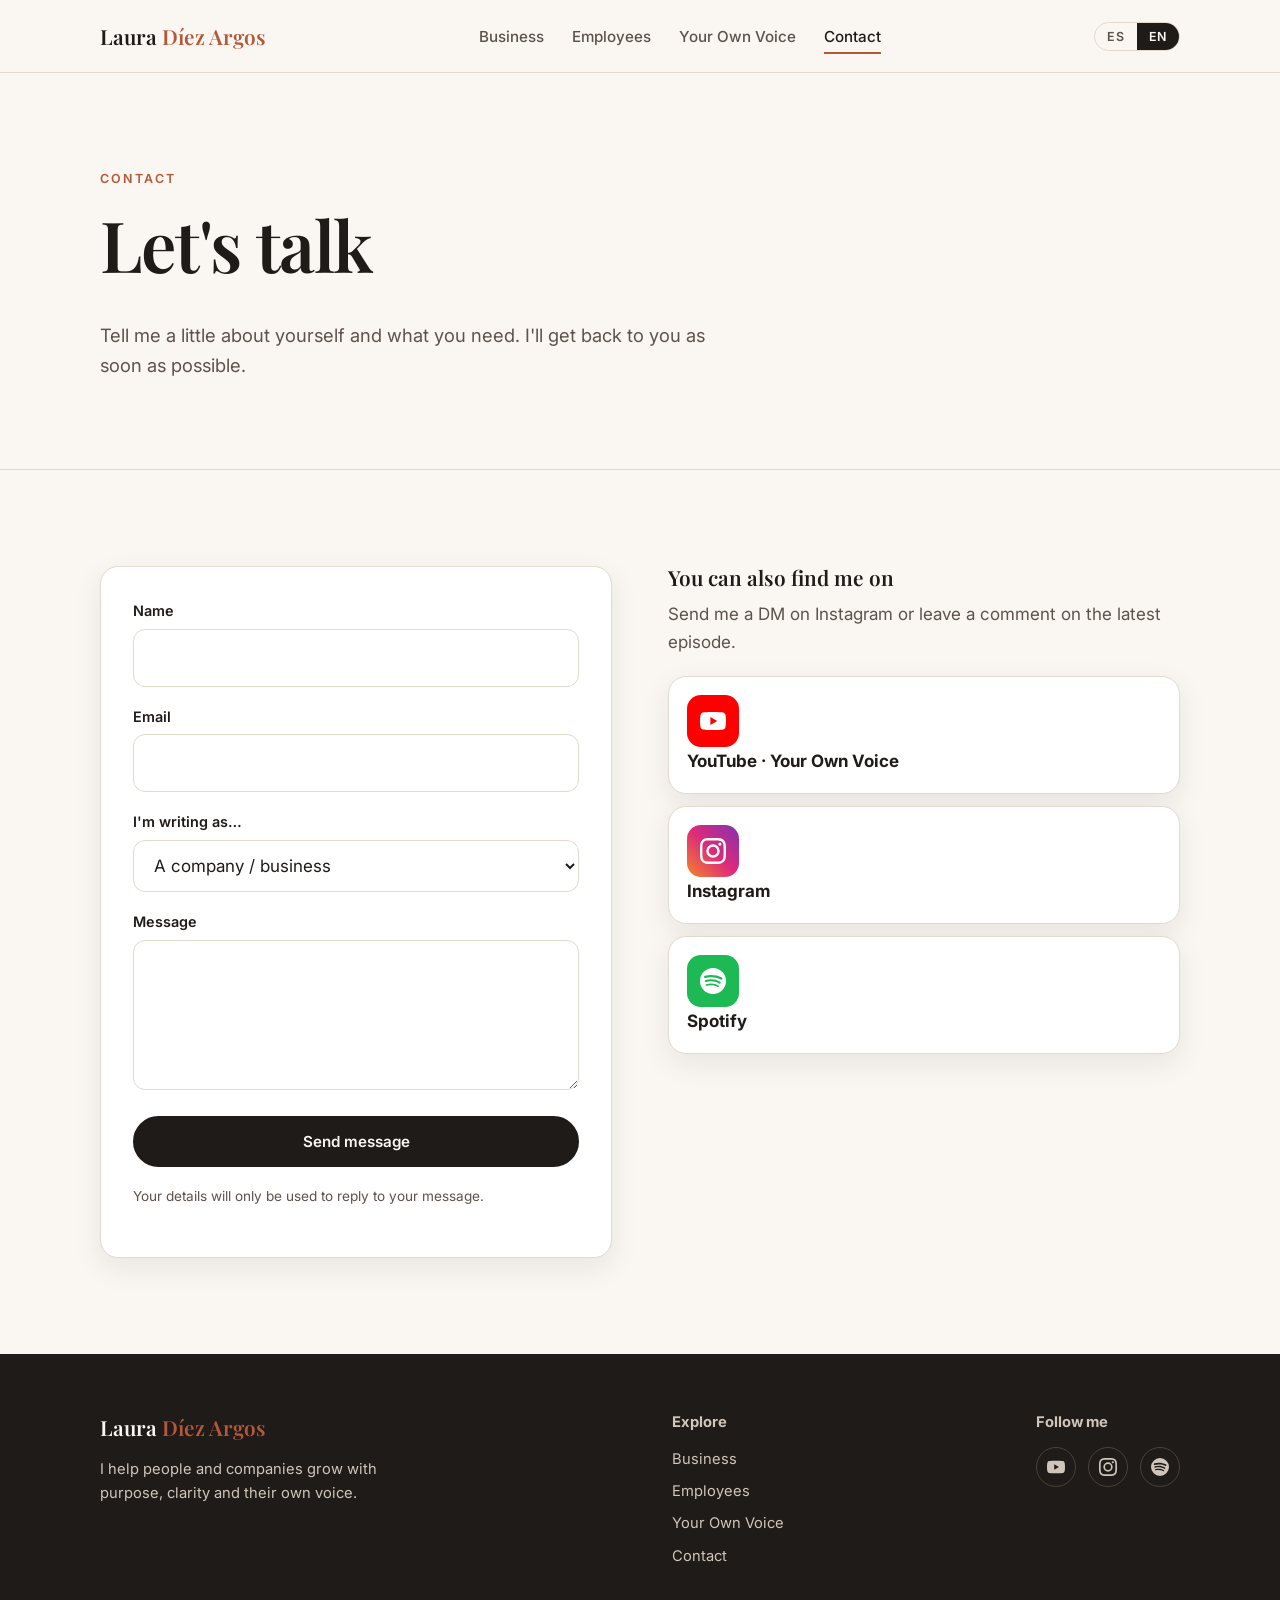
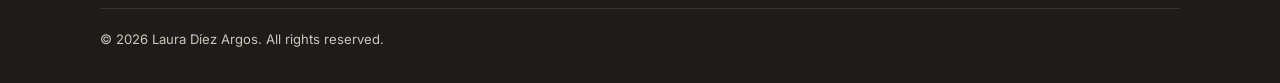
==== website/contacto.html @ 8116e39f "Add bilingual personal website (ES/EN) Static site with Home, Negocios, Empleados, Your Own Voice an" ====
<!doctype html>
<html lang="es">
<head>
  <meta charset="utf-8">
  <meta name="viewport" content="width=device-width, initial-scale=1">
  <title>Contacto · Laura Díez Argos</title>
  <meta name="description" content="Laura Díez Argos — My goal is to help you grow. Crecimiento para negocios, empleados y el podcast Your Own Voice.">
  <link rel="preconnect" href="https://fonts.googleapis.com">
  <link rel="preconnect" href="https://fonts.gstatic.com" crossorigin>
  <link href="https://fonts.googleapis.com/css2?family=Inter:wght@400;500;600&family=Playfair+Display:ital,wght@0,500;0,600;1,500&display=swap" rel="stylesheet">
  <link rel="stylesheet" href="css/styles.css">
</head>
<body data-title-key="nav.contact">
  <div id="site-header"></div>
  <main>
  <section class="page-hero">
    <div class="container">
      <span class="eyebrow" data-i18n="contact.eyebrow"></span>
      <h1 data-i18n="contact.title"></h1>
      <p class="lead" data-i18n="contact.lead"></p>
    </div>
  </section>

  <section>
    <div class="container grid grid-2" style="gap:56px;align-items:start">
      <form class="form card" id="contact-form">
        <div><label for="f-name" data-i18n="contact.name"></label><input id="f-name" name="name" required autocomplete="name"></div>
        <div><label for="f-email" data-i18n="contact.email"></label><input id="f-email" name="email" type="email" required autocomplete="email"></div>
        <div><label for="f-type" data-i18n="contact.type"></label>
          <select id="f-type" name="type">
            <option value="business" data-i18n="contact.type.business"></option>
            <option value="employee" data-i18n="contact.type.employee"></option>
            <option value="podcast" data-i18n="contact.type.podcast"></option>
            <option value="other" data-i18n="contact.type.other"></option>
          </select>
        </div>
        <div><label for="f-msg" data-i18n="contact.message"></label><textarea id="f-msg" name="message" required></textarea></div>
        <button class="btn btn-primary" type="submit" data-i18n="contact.send"></button>
        <p class="form-note" data-i18n="contact.note"></p>
        <p id="form-status" role="status" style="font-weight:600;color:var(--accent)"></p>
      </form>
      <div>
        <h3 data-i18n="contact.side.title"></h3>
        <p style="color:var(--ink-soft)" data-i18n="contact.side.text"></p>
        <div class="grid" style="gap:12px;margin-top:20px">
          <a class="card platform" data-link="youtube" style="flex-direction:row;align-items:center;padding:18px"><div class="icon yt" data-icon="youtube" style="margin:0"></div><strong>YouTube · Your Own Voice</strong></a>
          <a class="card platform" data-link="instagram" style="flex-direction:row;align-items:center;padding:18px"><div class="icon ig" data-icon="instagram" style="margin:0"></div><strong>Instagram</strong></a>
          <a class="card platform" data-link="spotify" style="flex-direction:row;align-items:center;padding:18px"><div class="icon sp" data-icon="spotify" style="margin:0"></div><strong>Spotify</strong></a>
        </div>
      </div>
    </div>
  </section>
  </main>
  <script>
    // Preselecciona el tipo de contacto si viene de otra página (?type=business)
    const t = new URLSearchParams(location.search).get("type");
    if (t) document.getElementById("f-type").value = t;
  </script>
  <div id="site-footer"></div>
  <script src="js/config.js"></script>
  <script src="js/i18n.js"></script>
  <script src="js/main.js"></script>
</body>
</html>
---- website/css/styles.css ----
/* ==========================================================
   Laura Díez Argos — estilos globales
   Paleta cálida y elegante: crema, carbón y terracota.
   Cambia los colores de marca aquí (tokens en :root).
   ========================================================== */
:root {
  --bg: #faf6f1;
  --bg-alt: #f1e9df;
  --surface: #ffffff;
  --ink: #1f1b18;
  --ink-soft: #5c534c;
  --accent: #b5573a;        /* terracota */
  --accent-dark: #8f4029;
  --gold: #c9a26b;
  --line: #e4d9cc;
  --radius: 18px;
  --shadow: 0 10px 30px rgba(31, 27, 24, 0.08);
  --max: 1120px;
  --font-serif: "Playfair Display", Georgia, serif;
  --font-sans: "Inter", system-ui, -apple-system, "Segoe UI", sans-serif;
}

* { box-sizing: border-box; }
html { scroll-behavior: smooth; }
body {
  margin: 0;
  background: var(--bg);
  color: var(--ink);
  font-family: var(--font-sans);
  font-size: 17px;
  line-height: 1.65;
  -webkit-font-smoothing: antialiased;
}
img { max-width: 100%; display: block; }
a { color: inherit; }

.container { width: 100%; max-width: var(--max); margin: 0 auto; padding: 0 20px; }

h1, h2, h3 { font-family: var(--font-serif); font-weight: 600; line-height: 1.15; margin: 0 0 .5em; }
h1 { font-size: clamp(2.4rem, 6vw, 4.4rem); letter-spacing: -0.02em; }
h2 { font-size: clamp(1.8rem, 3.6vw, 2.6rem); }
h3 { font-size: 1.3rem; }
p { margin: 0 0 1em; }

.eyebrow {
  display: inline-block;
  font-size: .78rem;
  font-weight: 600;
  letter-spacing: .18em;
  text-transform: uppercase;
  color: var(--accent);
  margin-bottom: 14px;
}
.lead { font-size: 1.15rem; color: var(--ink-soft); max-width: 640px; }
.accent { color: var(--accent); font-style: italic; }

/* ---------- Header / navegación ---------- */
.site-header {
  position: sticky; top: 0; z-index: 50;
  background: rgba(250, 246, 241, 0.92);
  backdrop-filter: blur(10px);
  border-bottom: 1px solid var(--line);
}
.nav { display: flex; align-items: center; justify-content: space-between; height: 72px; gap: 16px; }
.brand { font-family: var(--font-serif); font-size: 1.3rem; font-weight: 600; text-decoration: none; white-space: nowrap; }
.brand span { color: var(--accent); }
.nav-links { display: flex; align-items: center; gap: 28px; list-style: none; margin: 0; padding: 0; }
.nav-links a {
  text-decoration: none; font-size: .95rem; font-weight: 500; color: var(--ink-soft);
  padding: 6px 0; border-bottom: 2px solid transparent; transition: color .2s, border-color .2s;
}
.nav-links a:hover, .nav-links a.active { color: var(--ink); border-color: var(--accent); }
.nav-right { display: flex; align-items: center; gap: 12px; }

.lang-switch { display: flex; border: 1px solid var(--line); border-radius: 999px; overflow: hidden; }
.lang-switch button {
  border: 0; background: transparent; padding: 6px 12px; font: 600 .78rem var(--font-sans);
  letter-spacing: .06em; cursor: pointer; color: var(--ink-soft);
}
.lang-switch button.on { background: var(--ink); color: var(--bg); }

.menu-toggle { display: none; background: none; border: 0; cursor: pointer; padding: 8px; }
.menu-toggle span { display: block; width: 24px; height: 2px; background: var(--ink); margin: 5px 0; transition: .3s; }

@media (max-width: 860px) {
  .menu-toggle { display: block; }
  .nav-links {
    position: absolute; top: 72px; left: 0; right: 0;
    flex-direction: column; align-items: flex-start; gap: 0;
    background: var(--bg); border-bottom: 1px solid var(--line);
    padding: 8px 20px 20px; display: none;
  }
  .nav-links.open { display: flex; }
  .nav-links li { width: 100%; }
  .nav-links a { display: block; padding: 14px 0; border-bottom: 1px solid var(--line); }
}

/* ---------- Botones ---------- */
.btn {
  display: inline-block; text-decoration: none; font-weight: 600; font-size: .95rem;
  padding: 14px 26px; border-radius: 999px; border: 2px solid var(--ink);
  transition: transform .15s, background .2s, color .2s; cursor: pointer; font-family: var(--font-sans);
}
.btn:hover { transform: translateY(-2px); }
.btn-primary { background: var(--ink); color: var(--bg); }
.btn-primary:hover { background: var(--accent); border-color: var(--accent); }
.btn-ghost { background: transparent; color: var(--ink); }
.btn-ghost:hover { background: var(--ink); color: var(--bg); }
.btn-row { display: flex; flex-wrap: wrap; gap: 14px; margin-top: 28px; }

/* ---------- Secciones ---------- */
section { padding: 96px 0; }
.section-alt { background: var(--bg-alt); }
.section-dark { background: var(--ink); color: var(--bg); }
.section-dark .lead { color: #cfc5bb; }
.section-head { max-width: 720px; margin-bottom: 48px; }
.center { text-align: center; margin-left: auto; margin-right: auto; }

/* Hero */
.hero { padding: 110px 0 100px; position: relative; overflow: hidden; }
.hero::after {
  content: ""; position: absolute; right: -160px; top: -120px; width: 520px; height: 520px;
  border-radius: 50%; background: radial-gradient(circle, rgba(201,162,107,.35), transparent 70%);
  pointer-events: none;
}
.hero-grid { display: grid; grid-template-columns: 1.3fr 1fr; gap: 56px; align-items: center; }
.hero-photo {
  aspect-ratio: 4 / 5; border-radius: 200px 200px var(--radius) var(--radius);
  background: linear-gradient(160deg, var(--gold), var(--accent));
  display: flex; align-items: flex-end; justify-content: center; color: #fff;
  font-size: .85rem; padding: 24px; text-align: center; box-shadow: var(--shadow); overflow: hidden;
}
.hero-photo img { width: 100%; height: 100%; object-fit: cover; }
.page-hero { padding: 90px 0 70px; border-bottom: 1px solid var(--line); }

@media (max-width: 860px) {
  .hero-grid { grid-template-columns: 1fr; }
  .hero-photo { max-width: 360px; }
  section { padding: 72px 0; }
}

/* Tarjetas */
.grid { display: grid; gap: 24px; }
.grid-3 { grid-template-columns: repeat(3, 1fr); }
.grid-2 { grid-template-columns: repeat(2, 1fr); }
@media (max-width: 860px) { .grid-3, .grid-2 { grid-template-columns: 1fr; } }

.card {
  background: var(--surface); border: 1px solid var(--line); border-radius: var(--radius);
  padding: 32px; box-shadow: var(--shadow); transition: transform .2s;
}
a.card { text-decoration: none; display: block; }
a.card:hover { transform: translateY(-4px); }
.card .num { font-family: var(--font-serif); font-size: 2rem; color: var(--accent); display: block; margin-bottom: 8px; }
.card p { color: var(--ink-soft); margin: 0; }
.card .more { display: inline-block; margin-top: 18px; font-weight: 600; color: var(--accent); }

.list-check { list-style: none; padding: 0; margin: 0; }
.list-check li { padding-left: 30px; position: relative; margin-bottom: 12px; }
.list-check li::before { content: "✦"; position: absolute; left: 0; color: var(--accent); }

/* Pasos */
.steps { counter-reset: step; }
.step { display: grid; grid-template-columns: 70px 1fr; gap: 20px; padding: 26px 0; border-top: 1px solid var(--line); }
.step:last-child { border-bottom: 1px solid var(--line); }
.step::before {
  counter-increment: step; content: "0" counter(step);
  font-family: var(--font-serif); font-size: 2rem; color: var(--accent);
}
.step p { color: var(--ink-soft); margin: 0; }

/* Quote / CTA */
.quote { font-family: var(--font-serif); font-size: clamp(1.5rem, 3vw, 2.2rem); font-style: italic; max-width: 820px; }
.cta-band { text-align: center; }
.cta-band .btn-row { justify-content: center; }
.section-dark .btn-primary { background: var(--accent); border-color: var(--accent); }
.section-dark .btn-ghost { color: var(--bg); border-color: var(--bg); }
.section-dark .btn-ghost:hover { background: var(--bg); color: var(--ink); }

/* Temas (chips) */
.chips { display: flex; flex-wrap: wrap; gap: 10px; }
.chip { border: 1px solid var(--line); background: var(--surface); padding: 8px 16px; border-radius: 999px; font-size: .9rem; }

/* Plataformas */
.platform { display: flex; flex-direction: column; gap: 10px; }
.platform .icon { width: 52px; height: 52px; border-radius: 14px; display: grid; place-items: center; color: #fff; margin-bottom: 8px; }
.platform .icon svg { width: 26px; height: 26px; fill: currentColor; }
.yt { background: #ff0000; }
.ig { background: linear-gradient(45deg, #f58529, #dd2a7b, #8134af); }
.sp { background: #1db954; }

.embed { aspect-ratio: 16 / 9; border-radius: var(--radius); overflow: hidden; background: var(--bg-alt); border: 1px dashed var(--line); display: grid; place-items: center; color: var(--ink-soft); text-align: center; padding: 20px; }
.embed iframe { width: 100%; height: 100%; border: 0; }

/* Formulario */
.form { display: grid; gap: 18px; }
.form label { font-weight: 600; font-size: .9rem; display: block; margin-bottom: 6px; }
.form input, .form select, .form textarea {
  width: 100%; padding: 14px 16px; border-radius: 12px; border: 1px solid var(--line);
  background: var(--surface); font: inherit; color: var(--ink);
}
.form input:focus, .form select:focus, .form textarea:focus { outline: 2px solid var(--accent); outline-offset: 1px; }
.form textarea { min-height: 150px; resize: vertical; }
.form-note { font-size: .85rem; color: var(--ink-soft); }

/* Footer */
.site-footer { background: var(--ink); color: #cfc5bb; padding: 56px 0 32px; font-size: .92rem; }
.footer-grid { display: flex; flex-wrap: wrap; justify-content: space-between; gap: 32px; }
.site-footer .brand { color: var(--bg); }
.site-footer a { text-decoration: none; }
.site-footer a:hover { color: var(--bg); }
.footer-links { list-style: none; margin: 0; padding: 0; display: grid; gap: 8px; }
.socials { display: flex; gap: 12px; }
.socials a { width: 40px; height: 40px; border-radius: 50%; border: 1px solid #4a423c; display: grid; place-items: center; }
.socials svg { width: 18px; height: 18px; fill: currentColor; }
.copy { margin-top: 40px; padding-top: 20px; border-top: 1px solid #3a332e; font-size: .82rem; }
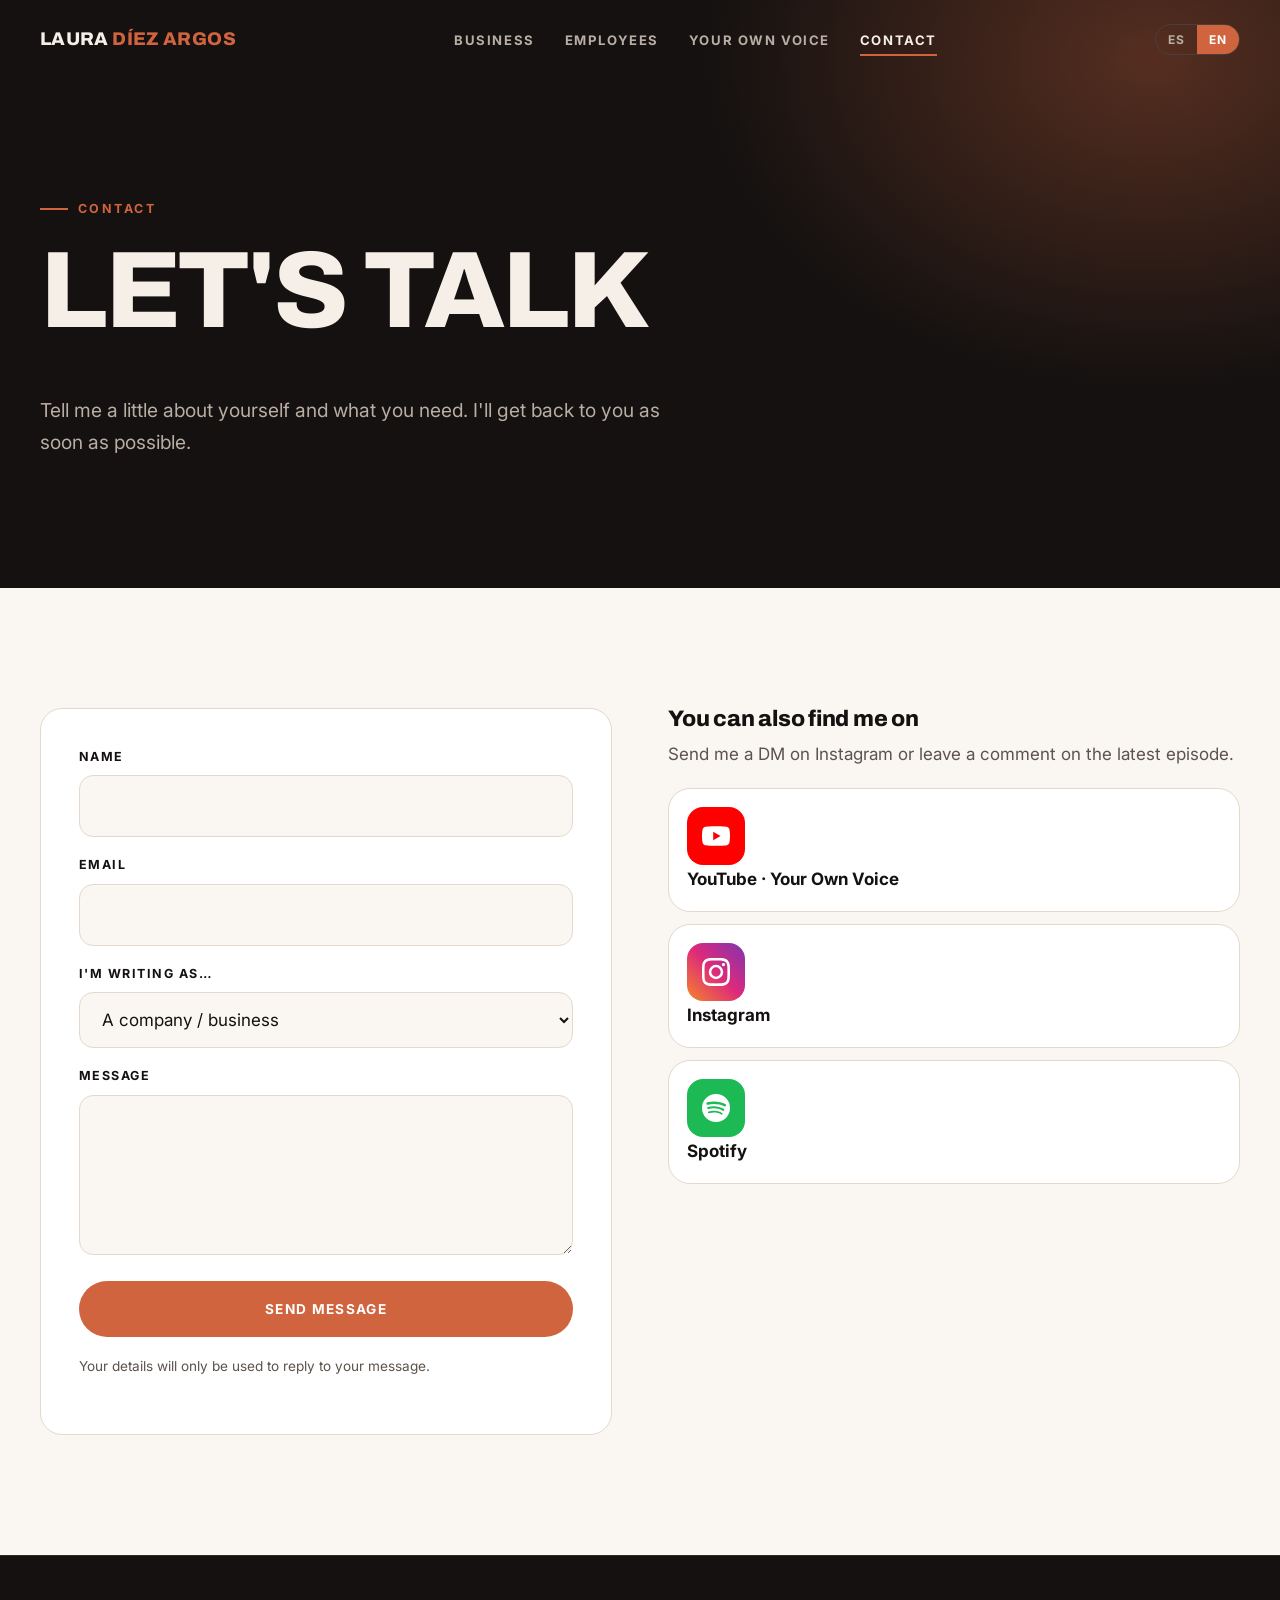
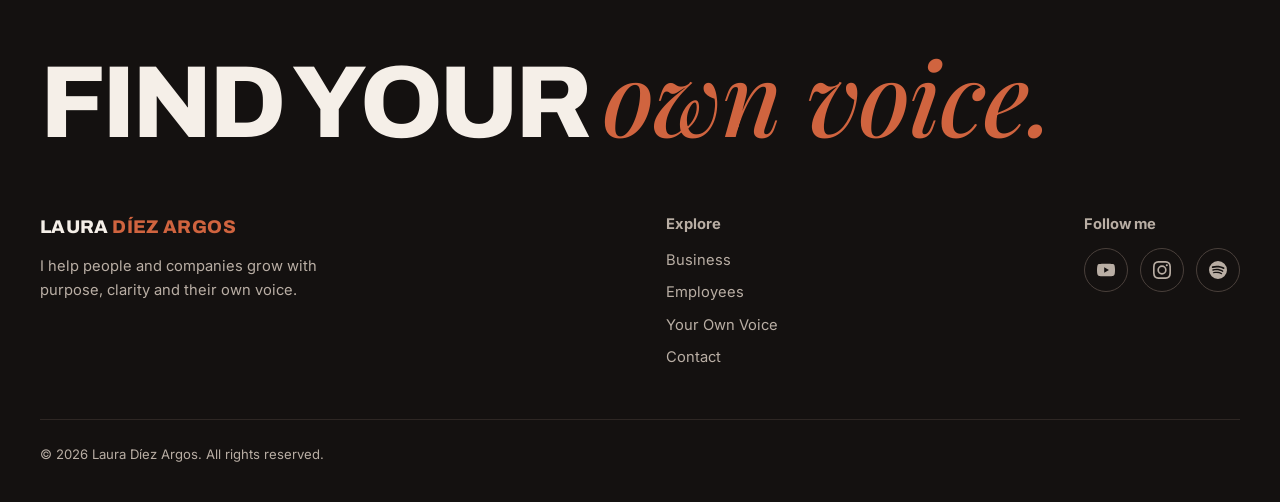
==== commit b2b25bca: "Redesign website with bolder, high-contrast editorial style Dark full-height hero, oversized display" ====
--- a/website/contacto.html
+++ b/website/contacto.html
@@ -7,7 +7,7 @@
   <meta name="description" content="Laura Díez Argos — My goal is to help you grow. Crecimiento para negocios, empleados y el podcast Your Own Voice.">
   <link rel="preconnect" href="https://fonts.googleapis.com">
   <link rel="preconnect" href="https://fonts.gstatic.com" crossorigin>
-  <link href="https://fonts.googleapis.com/css2?family=Inter:wght@400;500;600&family=Playfair+Display:ital,wght@0,500;0,600;1,500&display=swap" rel="stylesheet">
+  <link href="https://fonts.googleapis.com/css2?family=Archivo:wght@700;800;900&family=Inter:wght@400;500;600;700&family=Playfair+Display:ital,wght@0,500;0,600;1,500&display=swap" rel="stylesheet">
   <link rel="stylesheet" href="css/styles.css">
 </head>
 <body data-title-key="nav.contact">
@@ -43,9 +43,9 @@
         <h3 data-i18n="contact.side.title"></h3>
         <p style="color:var(--ink-soft)" data-i18n="contact.side.text"></p>
         <div class="grid" style="gap:12px;margin-top:20px">
-          <a class="card platform" data-link="youtube" style="flex-direction:row;align-items:center;padding:18px"><div class="icon yt" data-icon="youtube" style="margin:0"></div><strong>YouTube · Your Own Voice</strong></a>
-          <a class="card platform" data-link="instagram" style="flex-direction:row;align-items:center;padding:18px"><div class="icon ig" data-icon="instagram" style="margin:0"></div><strong>Instagram</strong></a>
-          <a class="card platform" data-link="spotify" style="flex-direction:row;align-items:center;padding:18px"><div class="icon sp" data-icon="spotify" style="margin:0"></div><strong>Spotify</strong></a>
+          <a class="card platform reveal" data-link="youtube" style="flex-direction:row;align-items:center;padding:18px"><div class="icon yt" data-icon="youtube" style="margin:0"></div><strong>YouTube · Your Own Voice</strong></a>
+          <a class="card platform reveal" data-link="instagram" style="flex-direction:row;align-items:center;padding:18px"><div class="icon ig" data-icon="instagram" style="margin:0"></div><strong>Instagram</strong></a>
+          <a class="card platform reveal" data-link="spotify" style="flex-direction:row;align-items:center;padding:18px"><div class="icon sp" data-icon="spotify" style="margin:0"></div><strong>Spotify</strong></a>
         </div>
       </div>
     </div>
--- a/website/css/styles.css
+++ b/website/css/styles.css
@@ -1,21 +1,26 @@
 /* ==========================================================
-   Laura Díez Argos — estilos globales
-   Paleta cálida y elegante: crema, carbón y terracota.
-   Cambia los colores de marca aquí (tokens en :root).
+   Laura Díez Argos — estilos globales (v2: más impacto)
+   Tokens de marca en :root. Titulares grandes en Archivo,
+   acentos emocionales en Playfair Display itálica.
    ========================================================== */
 :root {
   --bg: #faf6f1;
   --bg-alt: #f1e9df;
   --surface: #ffffff;
-  --ink: #1f1b18;
+  --ink: #141110;
+  --ink-2: #1f1a17;
   --ink-soft: #5c534c;
-  --accent: #b5573a;        /* terracota */
-  --accent-dark: #8f4029;
-  --gold: #c9a26b;
+  --on-dark: #f5efe8;
+  --on-dark-soft: #b9aea4;
+  --accent: #d0643f;        /* terracota viva */
+  --accent-dark: #a94a2b;
+  --gold: #e3b26b;
   --line: #e4d9cc;
-  --radius: 18px;
-  --shadow: 0 10px 30px rgba(31, 27, 24, 0.08);
-  --max: 1120px;
+  --line-dark: #2e2724;
+  --radius: 22px;
+  --shadow: 0 20px 50px rgba(20, 17, 16, 0.12);
+  --max: 1240px;
+  --font-display: "Archivo", "Inter", system-ui, sans-serif;
   --font-serif: "Playfair Display", Georgia, serif;
   --font-sans: "Inter", system-ui, -apple-system, "Segoe UI", sans-serif;
 }
@@ -23,194 +28,284 @@
 * { box-sizing: border-box; }
 html { scroll-behavior: smooth; }
 body {
-  margin: 0;
-  background: var(--bg);
-  color: var(--ink);
-  font-family: var(--font-sans);
-  font-size: 17px;
-  line-height: 1.65;
-  -webkit-font-smoothing: antialiased;
+  margin: 0; background: var(--bg); color: var(--ink);
+  font-family: var(--font-sans); font-size: 17px; line-height: 1.65;
+  -webkit-font-smoothing: antialiased; overflow-x: hidden;
 }
 img { max-width: 100%; display: block; }
 a { color: inherit; }
-
 .container { width: 100%; max-width: var(--max); margin: 0 auto; padding: 0 20px; }
 
-h1, h2, h3 { font-family: var(--font-serif); font-weight: 600; line-height: 1.15; margin: 0 0 .5em; }
-h1 { font-size: clamp(2.4rem, 6vw, 4.4rem); letter-spacing: -0.02em; }
-h2 { font-size: clamp(1.8rem, 3.6vw, 2.6rem); }
-h3 { font-size: 1.3rem; }
+h1, h2, h3 { font-family: var(--font-display); font-weight: 800; line-height: 1; margin: 0 0 .45em; letter-spacing: -0.03em; }
+h1 { font-size: clamp(2.8rem, 8.5vw, 7rem); text-transform: uppercase; }
+h2 { font-size: clamp(2rem, 5vw, 3.8rem); text-transform: uppercase; }
+h3 { font-size: 1.4rem; letter-spacing: -0.01em; }
 p { margin: 0 0 1em; }
 
+/* Palabra emocional en serif itálica */
+.accent, .serif { font-family: var(--font-serif); font-style: italic; font-weight: 500; text-transform: none; letter-spacing: -0.01em; color: var(--accent); }
+
 .eyebrow {
-  display: inline-block;
-  font-size: .78rem;
-  font-weight: 600;
-  letter-spacing: .18em;
-  text-transform: uppercase;
-  color: var(--accent);
-  margin-bottom: 14px;
-}
-.lead { font-size: 1.15rem; color: var(--ink-soft); max-width: 640px; }
-.accent { color: var(--accent); font-style: italic; }
-
-/* ---------- Header / navegación ---------- */
+  display: inline-flex; align-items: center; gap: 10px;
+  font-size: .78rem; font-weight: 700; letter-spacing: .2em; text-transform: uppercase;
+  color: var(--accent); margin-bottom: 18px;
+}
+.eyebrow::before { content: ""; width: 28px; height: 2px; background: currentColor; }
+.lead { font-size: 1.2rem; color: var(--ink-soft); max-width: 620px; }
+
+/* ---------- Header ---------- */
 .site-header {
-  position: sticky; top: 0; z-index: 50;
-  background: rgba(250, 246, 241, 0.92);
-  backdrop-filter: blur(10px);
-  border-bottom: 1px solid var(--line);
-}
-.nav { display: flex; align-items: center; justify-content: space-between; height: 72px; gap: 16px; }
-.brand { font-family: var(--font-serif); font-size: 1.3rem; font-weight: 600; text-decoration: none; white-space: nowrap; }
+  position: fixed; top: 0; left: 0; right: 0; z-index: 50;
+  transition: background .3s, border-color .3s; border-bottom: 1px solid transparent;
+  color: var(--on-dark);
+}
+.site-header.scrolled { background: rgba(20, 17, 16, .92); backdrop-filter: blur(12px); border-color: var(--line-dark); }
+.nav { display: flex; align-items: center; justify-content: space-between; height: 78px; gap: 16px; }
+.brand { font-family: var(--font-display); font-size: 1.15rem; font-weight: 800; text-decoration: none; text-transform: uppercase; letter-spacing: .02em; white-space: nowrap; }
 .brand span { color: var(--accent); }
-.nav-links { display: flex; align-items: center; gap: 28px; list-style: none; margin: 0; padding: 0; }
+.nav-links { display: flex; align-items: center; gap: 30px; list-style: none; margin: 0; padding: 0; }
 .nav-links a {
-  text-decoration: none; font-size: .95rem; font-weight: 500; color: var(--ink-soft);
-  padding: 6px 0; border-bottom: 2px solid transparent; transition: color .2s, border-color .2s;
-}
-.nav-links a:hover, .nav-links a.active { color: var(--ink); border-color: var(--accent); }
+  text-decoration: none; font-size: .82rem; font-weight: 700; letter-spacing: .12em; text-transform: uppercase;
+  color: var(--on-dark-soft); padding: 6px 0; border-bottom: 2px solid transparent; transition: color .2s, border-color .2s;
+}
+.nav-links a:hover, .nav-links a.active { color: var(--on-dark); border-color: var(--accent); }
 .nav-right { display: flex; align-items: center; gap: 12px; }
-
-.lang-switch { display: flex; border: 1px solid var(--line); border-radius: 999px; overflow: hidden; }
-.lang-switch button {
-  border: 0; background: transparent; padding: 6px 12px; font: 600 .78rem var(--font-sans);
-  letter-spacing: .06em; cursor: pointer; color: var(--ink-soft);
-}
-.lang-switch button.on { background: var(--ink); color: var(--bg); }
-
+.lang-switch { display: flex; border: 1px solid #4a403b; border-radius: 999px; overflow: hidden; }
+.lang-switch button { border: 0; background: transparent; padding: 7px 12px; font: 700 .75rem var(--font-sans); letter-spacing: .08em; cursor: pointer; color: var(--on-dark-soft); }
+.lang-switch button.on { background: var(--accent); color: #fff; }
 .menu-toggle { display: none; background: none; border: 0; cursor: pointer; padding: 8px; }
-.menu-toggle span { display: block; width: 24px; height: 2px; background: var(--ink); margin: 5px 0; transition: .3s; }
-
-@media (max-width: 860px) {
+.menu-toggle span { display: block; width: 24px; height: 2px; background: var(--on-dark); margin: 5px 0; }
+
+@media (max-width: 900px) {
   .menu-toggle { display: block; }
   .nav-links {
-    position: absolute; top: 72px; left: 0; right: 0;
-    flex-direction: column; align-items: flex-start; gap: 0;
-    background: var(--bg); border-bottom: 1px solid var(--line);
-    padding: 8px 20px 20px; display: none;
+    position: absolute; top: 78px; left: 0; right: 0; flex-direction: column; align-items: flex-start; gap: 0;
+    background: var(--ink); padding: 8px 20px 24px; display: none; border-bottom: 1px solid var(--line-dark);
   }
   .nav-links.open { display: flex; }
   .nav-links li { width: 100%; }
-  .nav-links a { display: block; padding: 14px 0; border-bottom: 1px solid var(--line); }
+  .nav-links a { display: block; padding: 16px 0; border-bottom: 1px solid var(--line-dark); font-size: .95rem; }
 }
 
 /* ---------- Botones ---------- */
 .btn {
-  display: inline-block; text-decoration: none; font-weight: 600; font-size: .95rem;
-  padding: 14px 26px; border-radius: 999px; border: 2px solid var(--ink);
-  transition: transform .15s, background .2s, color .2s; cursor: pointer; font-family: var(--font-sans);
-}
-.btn:hover { transform: translateY(-2px); }
-.btn-primary { background: var(--ink); color: var(--bg); }
-.btn-primary:hover { background: var(--accent); border-color: var(--accent); }
-.btn-ghost { background: transparent; color: var(--ink); }
-.btn-ghost:hover { background: var(--ink); color: var(--bg); }
-.btn-row { display: flex; flex-wrap: wrap; gap: 14px; margin-top: 28px; }
+  display: inline-flex; align-items: center; gap: 10px; text-decoration: none;
+  font: 700 .85rem var(--font-sans); letter-spacing: .1em; text-transform: uppercase;
+  padding: 18px 30px; border-radius: 999px; border: 2px solid transparent; cursor: pointer;
+  transition: transform .2s, background .2s, color .2s, border-color .2s;
+}
+.btn:hover { transform: translateY(-3px); }
+.btn-primary { background: var(--accent); color: #fff; }
+.btn-primary:hover { background: var(--accent-dark); }
+.btn-ghost { border-color: currentColor; color: inherit; background: transparent; }
+.btn-ghost:hover { background: var(--on-dark); color: var(--ink); border-color: var(--on-dark); }
+.btn-dark { background: var(--ink); color: var(--on-dark); }
+.btn-dark:hover { background: var(--accent); }
+.btn-row { display: flex; flex-wrap: wrap; gap: 14px; margin-top: 34px; }
 
 /* ---------- Secciones ---------- */
-section { padding: 96px 0; }
+section { padding: 120px 0; position: relative; }
 .section-alt { background: var(--bg-alt); }
-.section-dark { background: var(--ink); color: var(--bg); }
-.section-dark .lead { color: #cfc5bb; }
-.section-head { max-width: 720px; margin-bottom: 48px; }
+.section-dark { background: var(--ink); color: var(--on-dark); }
+.section-dark .lead, .section-dark p { color: var(--on-dark-soft); }
+.section-accent { background: var(--accent); color: #fff; }
+.section-accent .eyebrow { color: #fff; }
+.section-head { max-width: 820px; margin-bottom: 60px; }
+.section-head.row { max-width: none; display: flex; justify-content: space-between; align-items: end; gap: 24px; flex-wrap: wrap; }
 .center { text-align: center; margin-left: auto; margin-right: auto; }
-
-/* Hero */
-.hero { padding: 110px 0 100px; position: relative; overflow: hidden; }
-.hero::after {
-  content: ""; position: absolute; right: -160px; top: -120px; width: 520px; height: 520px;
-  border-radius: 50%; background: radial-gradient(circle, rgba(201,162,107,.35), transparent 70%);
-  pointer-events: none;
-}
-.hero-grid { display: grid; grid-template-columns: 1.3fr 1fr; gap: 56px; align-items: center; }
+@media (max-width: 900px) { section { padding: 80px 0; } }
+
+/* ---------- Hero portada ---------- */
+.hero {
+  min-height: 100vh; padding: 140px 0 80px; background: var(--ink); color: var(--on-dark);
+  display: flex; align-items: center; overflow: hidden;
+}
+.hero::before {
+  content: ""; position: absolute; inset: 0;
+  background: radial-gradient(60% 70% at 78% 40%, rgba(208,100,63,.35), transparent 70%),
+              radial-gradient(40% 40% at 10% 90%, rgba(227,178,107,.12), transparent 70%);
+}
+.hero-grid { position: relative; display: grid; grid-template-columns: 1.25fr 1fr; gap: 40px; align-items: center; }
+.hero h1 { margin-bottom: 28px; }
+.hero h1 .accent { display: block; font-size: 1.15em; line-height: .95; }
+.hero .lead { color: var(--on-dark-soft); }
 .hero-photo {
-  aspect-ratio: 4 / 5; border-radius: 200px 200px var(--radius) var(--radius);
-  background: linear-gradient(160deg, var(--gold), var(--accent));
-  display: flex; align-items: flex-end; justify-content: center; color: #fff;
-  font-size: .85rem; padding: 24px; text-align: center; box-shadow: var(--shadow); overflow: hidden;
+  position: relative; aspect-ratio: 4 / 5; border-radius: 260px 260px var(--radius) var(--radius); overflow: hidden;
+  background: linear-gradient(170deg, #3a2a22 0%, var(--accent) 65%, var(--gold) 100%);
+  box-shadow: 0 40px 90px rgba(0,0,0,.45);
+  display: grid; place-items: center;
 }
 .hero-photo img { width: 100%; height: 100%; object-fit: cover; }
-.page-hero { padding: 90px 0 70px; border-bottom: 1px solid var(--line); }
-
-@media (max-width: 860px) {
+.hero-photo .monogram { font-family: var(--font-serif); font-style: italic; font-size: clamp(5rem, 12vw, 9rem); color: rgba(255,255,255,.18); }
+.hero-photo .ph-note { position: absolute; bottom: 22px; left: 0; right: 0; text-align: center; font-size: .8rem; color: rgba(255,255,255,.75); letter-spacing: .1em; text-transform: uppercase; }
+.hero-badge {
+  position: absolute; left: -30px; bottom: 60px; background: var(--bg); color: var(--ink);
+  border-radius: 18px; padding: 16px 20px; box-shadow: var(--shadow); display: flex; gap: 12px; align-items: center; font-size: .85rem; font-weight: 600;
+}
+.hero-badge .dot { width: 10px; height: 10px; border-radius: 50%; background: #e53935; box-shadow: 0 0 0 6px rgba(229,57,53,.2); animation: pulse 1.6s infinite; }
+@keyframes pulse { 50% { box-shadow: 0 0 0 10px rgba(229,57,53,0); } }
+.listen { display: flex; align-items: center; gap: 14px; margin-top: 40px; font-size: .78rem; letter-spacing: .14em; text-transform: uppercase; color: var(--on-dark-soft); font-weight: 600; }
+.listen a { width: 44px; height: 44px; border-radius: 50%; border: 1px solid #4a403b; display: grid; place-items: center; transition: .2s; }
+.listen a:hover { background: var(--accent); border-color: var(--accent); }
+.listen svg { width: 18px; height: 18px; fill: currentColor; }
+.scroll-cue { position: absolute; bottom: 28px; left: 50%; transform: translateX(-50%); width: 26px; height: 42px; border: 2px solid #4a403b; border-radius: 20px; }
+.scroll-cue::after { content: ""; position: absolute; left: 50%; top: 8px; width: 4px; height: 8px; margin-left: -2px; background: var(--accent); border-radius: 2px; animation: cue 1.8s infinite; }
+@keyframes cue { 70% { transform: translateY(12px); opacity: 0; } 100% { opacity: 0; } }
+@media (max-width: 900px) {
   .hero-grid { grid-template-columns: 1fr; }
-  .hero-photo { max-width: 360px; }
-  section { padding: 72px 0; }
-}
-
-/* Tarjetas */
+  .hero-photo { max-width: 340px; width: 100%; margin: 0 auto; }
+  .hero-badge { left: 0; bottom: 30px; }
+  .scroll-cue { display: none; }
+}
+
+/* ---------- Hero páginas interiores ---------- */
+.page-hero { background: var(--ink); color: var(--on-dark); padding: 190px 0 110px; overflow: hidden; }
+.page-hero::before { content: ""; position: absolute; inset: 0; background: radial-gradient(50% 80% at 90% 10%, rgba(208,100,63,.35), transparent 70%); }
+.page-hero .container { position: relative; }
+.page-hero .lead { color: var(--on-dark-soft); }
+.page-hero h1 { max-width: 1000px; }
+.page-hero h1 .accent { display: inline; }
+
+/* ---------- Cinta de temas (marquee) ---------- */
+.marquee { background: var(--accent); color: #fff; overflow: hidden; padding: 22px 0; white-space: nowrap; }
+.marquee-track { display: inline-flex; animation: marquee 40s linear infinite; }
+.marquee span { font-family: var(--font-display); font-weight: 800; text-transform: uppercase; font-size: clamp(1.2rem, 2.4vw, 1.8rem); letter-spacing: -0.01em; padding: 0 28px; display: inline-flex; align-items: center; gap: 56px; }
+.marquee span::after { content: "✦"; font-size: .7em; opacity: .8; }
+@keyframes marquee { to { transform: translateX(-50%); } }
+@media (prefers-reduced-motion: reduce) { .marquee-track { animation: none; } }
+
+/* ---------- Tiles de caminos ---------- */
+.tiles { display: grid; grid-template-columns: repeat(3, 1fr); gap: 20px; }
+.tile {
+  position: relative; display: flex; flex-direction: column; justify-content: flex-end; min-height: 520px;
+  border-radius: var(--radius); overflow: hidden; color: #fff; text-decoration: none; padding: 34px;
+  isolation: isolate;
+}
+.tile .bg { position: absolute; inset: 0; z-index: -2; transition: transform .7s cubic-bezier(.2,.7,.2,1); background-size: cover; background-position: center; }
+.tile::after { content: ""; position: absolute; inset: 0; z-index: -1; background: linear-gradient(180deg, rgba(0,0,0,0) 30%, rgba(10,8,7,.85) 100%); }
+.tile:hover .bg { transform: scale(1.07); }
+.tile .num { font-family: var(--font-serif); font-style: italic; font-size: 1.2rem; opacity: .85; }
+.tile h3 { font-size: clamp(1.8rem, 3vw, 2.4rem); text-transform: uppercase; margin: 6px 0 12px; }
+.tile p { color: rgba(255,255,255,.82); margin: 0; }
+.tile .arrow { margin-top: 22px; width: 52px; height: 52px; border-radius: 50%; background: #fff; color: var(--ink); display: grid; place-items: center; font-size: 1.3rem; transition: .3s; }
+.tile:hover .arrow { background: var(--accent); color: #fff; transform: rotate(-45deg); }
+.bg-1 { background: linear-gradient(150deg, #2b211c, #8f4029 60%, #d0643f); }
+.bg-2 { background: linear-gradient(150deg, #1d1a24, #5a3f5e 55%, #c58a6a); }
+.bg-3 { background: linear-gradient(150deg, #1a1311, #3c2a1f 50%, #e3b26b); }
+@media (max-width: 900px) { .tiles { grid-template-columns: 1fr; } .tile { min-height: 400px; } }
+
+/* ---------- Grids y tarjetas ---------- */
 .grid { display: grid; gap: 24px; }
 .grid-3 { grid-template-columns: repeat(3, 1fr); }
 .grid-2 { grid-template-columns: repeat(2, 1fr); }
-@media (max-width: 860px) { .grid-3, .grid-2 { grid-template-columns: 1fr; } }
+@media (max-width: 900px) { .grid-3, .grid-2 { grid-template-columns: 1fr; } }
 
 .card {
   background: var(--surface); border: 1px solid var(--line); border-radius: var(--radius);
-  padding: 32px; box-shadow: var(--shadow); transition: transform .2s;
-}
+  padding: 38px; transition: transform .3s, box-shadow .3s, border-color .3s;
+}
+.card:hover { transform: translateY(-6px); box-shadow: var(--shadow); border-color: transparent; }
 a.card { text-decoration: none; display: block; }
-a.card:hover { transform: translateY(-4px); }
-.card .num { font-family: var(--font-serif); font-size: 2rem; color: var(--accent); display: block; margin-bottom: 8px; }
+.card .num { font-family: var(--font-display); font-weight: 800; font-size: 3rem; line-height: 1; color: var(--accent); display: block; margin-bottom: 22px; letter-spacing: -0.04em; }
 .card p { color: var(--ink-soft); margin: 0; }
-.card .more { display: inline-block; margin-top: 18px; font-weight: 600; color: var(--accent); }
+.card .more { display: inline-block; margin-top: 18px; font-weight: 700; color: var(--accent); text-decoration: none; letter-spacing: .08em; text-transform: uppercase; font-size: .8rem; }
+.section-dark .card { background: var(--ink-2); border-color: var(--line-dark); color: var(--on-dark); }
+.section-dark .card p { color: var(--on-dark-soft); }
 
 .list-check { list-style: none; padding: 0; margin: 0; }
-.list-check li { padding-left: 30px; position: relative; margin-bottom: 12px; }
-.list-check li::before { content: "✦"; position: absolute; left: 0; color: var(--accent); }
+.list-check li { padding: 16px 0 16px 40px; position: relative; border-bottom: 1px solid var(--line); font-weight: 500; }
+.list-check li:last-child { border-bottom: 0; }
+.list-check li::before { content: "→"; position: absolute; left: 0; top: 14px; color: var(--accent); font-weight: 800; font-size: 1.1rem; }
 
 /* Pasos */
 .steps { counter-reset: step; }
-.step { display: grid; grid-template-columns: 70px 1fr; gap: 20px; padding: 26px 0; border-top: 1px solid var(--line); }
+.step { display: grid; grid-template-columns: 90px 1fr; gap: 20px; padding: 30px 0; border-top: 1px solid var(--line); }
 .step:last-child { border-bottom: 1px solid var(--line); }
-.step::before {
-  counter-increment: step; content: "0" counter(step);
-  font-family: var(--font-serif); font-size: 2rem; color: var(--accent);
-}
+.step::before { counter-increment: step; content: "0" counter(step); font-family: var(--font-display); font-weight: 800; font-size: 2.6rem; line-height: 1; color: var(--accent); letter-spacing: -0.04em; }
 .step p { color: var(--ink-soft); margin: 0; }
 
-/* Quote / CTA */
-.quote { font-family: var(--font-serif); font-size: clamp(1.5rem, 3vw, 2.2rem); font-style: italic; max-width: 820px; }
-.cta-band { text-align: center; }
-.cta-band .btn-row { justify-content: center; }
-.section-dark .btn-primary { background: var(--accent); border-color: var(--accent); }
-.section-dark .btn-ghost { color: var(--bg); border-color: var(--bg); }
-.section-dark .btn-ghost:hover { background: var(--bg); color: var(--ink); }
-
-/* Temas (chips) */
-.chips { display: flex; flex-wrap: wrap; gap: 10px; }
-.chip { border: 1px solid var(--line); background: var(--surface); padding: 8px 16px; border-radius: 999px; font-size: .9rem; }
+/* Cita grande */
+.big-quote { font-family: var(--font-serif); font-style: italic; font-size: clamp(1.9rem, 4.4vw, 3.6rem); line-height: 1.15; max-width: 1000px; margin: 0 auto; text-align: center; }
+.big-quote::before { content: "“"; display: block; font-size: 2.4em; line-height: .6; color: var(--accent); margin-bottom: 10px; }
+.quote-by { text-align: center; margin-top: 26px; font-weight: 700; letter-spacing: .2em; text-transform: uppercase; font-size: .8rem; color: var(--accent); }
+.quote { font-family: var(--font-serif); font-style: italic; font-size: clamp(1.5rem, 3vw, 2.3rem); line-height: 1.25; }
+
+/* Sobre mí */
+.about-grid { display: grid; grid-template-columns: 1fr 1.1fr; gap: 80px; align-items: center; }
+.about-photo { aspect-ratio: 4 / 5; border-radius: var(--radius); overflow: hidden; background: linear-gradient(200deg, var(--gold), var(--accent) 60%, #3a2a22); position: relative; display: grid; place-items: center; }
+.about-photo img { width: 100%; height: 100%; object-fit: cover; }
+.about-photo .monogram { font-family: var(--font-serif); font-style: italic; font-size: 7rem; color: rgba(255,255,255,.2); }
+.about-sign { font-family: var(--font-serif); font-style: italic; font-size: 2rem; color: var(--accent); margin-top: 10px; }
+@media (max-width: 900px) { .about-grid { grid-template-columns: 1fr; gap: 40px; } }
+
+/* Episodios */
+.episodes { display: grid; grid-template-columns: repeat(3, 1fr); gap: 24px; }
+.episode { text-decoration: none; color: inherit; display: block; }
+.episode .thumb { aspect-ratio: 16 / 9; border-radius: 16px; overflow: hidden; position: relative; background: linear-gradient(135deg, #2b211c, var(--accent)); margin-bottom: 18px; }
+.episode .thumb img { width: 100%; height: 100%; object-fit: cover; transition: transform .6s; }
+.episode:hover .thumb img { transform: scale(1.06); }
+.episode .play { position: absolute; inset: 0; display: grid; place-items: center; }
+.episode .play::before { content: "▶"; width: 60px; height: 60px; border-radius: 50%; background: rgba(255,255,255,.95); color: var(--ink); display: grid; place-items: center; font-size: 1.1rem; padding-left: 4px; transition: .3s; }
+.episode:hover .play::before { background: var(--accent); color: #fff; transform: scale(1.1); }
+.episode .tag { font-size: .72rem; font-weight: 700; letter-spacing: .16em; text-transform: uppercase; color: var(--accent); }
+.episode h3 { font-size: 1.25rem; margin: 8px 0 6px; line-height: 1.2; }
+.episode p { font-size: .95rem; margin: 0; }
+@media (max-width: 900px) { .episodes { grid-template-columns: 1fr; } }
 
 /* Plataformas */
 .platform { display: flex; flex-direction: column; gap: 10px; }
-.platform .icon { width: 52px; height: 52px; border-radius: 14px; display: grid; place-items: center; color: #fff; margin-bottom: 8px; }
-.platform .icon svg { width: 26px; height: 26px; fill: currentColor; }
+.platform .icon { width: 58px; height: 58px; border-radius: 16px; display: grid; place-items: center; color: #fff; margin-bottom: 10px; }
+.platform .icon svg { width: 28px; height: 28px; fill: currentColor; }
 .yt { background: #ff0000; }
 .ig { background: linear-gradient(45deg, #f58529, #dd2a7b, #8134af); }
 .sp { background: #1db954; }
 
-.embed { aspect-ratio: 16 / 9; border-radius: var(--radius); overflow: hidden; background: var(--bg-alt); border: 1px dashed var(--line); display: grid; place-items: center; color: var(--ink-soft); text-align: center; padding: 20px; }
+.embed { aspect-ratio: 16 / 9; border-radius: var(--radius); overflow: hidden; background: var(--ink-2); border: 1px dashed var(--line-dark); display: grid; place-items: center; color: var(--on-dark-soft); text-align: center; padding: 24px; }
 .embed iframe { width: 100%; height: 100%; border: 0; }
+
+/* Chips */
+.chips { display: flex; flex-wrap: wrap; gap: 10px; }
+.chip { border: 1px solid #4a403b; color: var(--on-dark); padding: 9px 18px; border-radius: 999px; font-size: .88rem; font-weight: 600; }
+
+/* Newsletter */
+.newsletter { display: grid; grid-template-columns: 1.2fr 1fr; gap: 48px; align-items: center; }
+.newsletter h2 { margin: 0; }
+.nl-form { display: flex; gap: 10px; background: #fff; padding: 8px; border-radius: 999px; }
+.nl-form input { flex: 1; min-width: 0; border: 0; padding: 0 18px; font: inherit; background: transparent; color: var(--ink); }
+.nl-form input:focus { outline: none; }
+.nl-note { font-size: .85rem; margin-top: 12px; opacity: .9; }
+@media (max-width: 900px) { .newsletter { grid-template-columns: 1fr; } .nl-form { flex-direction: column; border-radius: 20px; } .nl-form input { padding: 14px; } }
 
 /* Formulario */
 .form { display: grid; gap: 18px; }
-.form label { font-weight: 600; font-size: .9rem; display: block; margin-bottom: 6px; }
-.form input, .form select, .form textarea {
-  width: 100%; padding: 14px 16px; border-radius: 12px; border: 1px solid var(--line);
-  background: var(--surface); font: inherit; color: var(--ink);
-}
+.form label { font-weight: 700; font-size: .78rem; letter-spacing: .12em; text-transform: uppercase; display: block; margin-bottom: 8px; }
+.form input, .form select, .form textarea { width: 100%; padding: 16px 18px; border-radius: 14px; border: 1px solid var(--line); background: var(--bg); font: inherit; color: var(--ink); }
 .form input:focus, .form select:focus, .form textarea:focus { outline: 2px solid var(--accent); outline-offset: 1px; }
-.form textarea { min-height: 150px; resize: vertical; }
+.form textarea { min-height: 160px; resize: vertical; }
 .form-note { font-size: .85rem; color: var(--ink-soft); }
+.form .btn { justify-content: center; }
+
+/* CTA final */
+.cta-band { text-align: center; }
+.cta-band h2 { font-size: clamp(2.6rem, 7vw, 5.6rem); }
+.cta-band .btn-row { justify-content: center; }
 
 /* Footer */
-.site-footer { background: var(--ink); color: #cfc5bb; padding: 56px 0 32px; font-size: .92rem; }
+.site-footer { background: var(--ink); color: var(--on-dark-soft); padding: 90px 0 36px; font-size: .92rem; border-top: 1px solid var(--line-dark); }
+.footer-big { font-family: var(--font-display); font-weight: 800; text-transform: uppercase; font-size: clamp(2.4rem, 8vw, 6.5rem); line-height: .95; color: var(--on-dark); letter-spacing: -0.04em; margin-bottom: 60px; }
+.footer-big .accent { text-transform: none; }
 .footer-grid { display: flex; flex-wrap: wrap; justify-content: space-between; gap: 32px; }
-.site-footer .brand { color: var(--bg); }
+.site-footer .brand { color: var(--on-dark); }
 .site-footer a { text-decoration: none; }
-.site-footer a:hover { color: var(--bg); }
+.site-footer a:hover { color: var(--on-dark); }
 .footer-links { list-style: none; margin: 0; padding: 0; display: grid; gap: 8px; }
 .socials { display: flex; gap: 12px; }
-.socials a { width: 40px; height: 40px; border-radius: 50%; border: 1px solid #4a423c; display: grid; place-items: center; }
+.socials a { width: 44px; height: 44px; border-radius: 50%; border: 1px solid #4a403b; display: grid; place-items: center; transition: .2s; }
+.socials a:hover { background: var(--accent); border-color: var(--accent); color: #fff; }
 .socials svg { width: 18px; height: 18px; fill: currentColor; }
-.copy { margin-top: 40px; padding-top: 20px; border-top: 1px solid #3a332e; font-size: .82rem; }
+.copy { margin-top: 50px; padding-top: 24px; border-top: 1px solid var(--line-dark); font-size: .82rem; }
+
+/* Animación al hacer scroll */
+.reveal { opacity: 0; transform: translateY(40px); transition: opacity .9s ease, transform .9s cubic-bezier(.2,.7,.2,1); }
+.reveal.in { opacity: 1; transform: none; }
+@media (prefers-reduced-motion: reduce) { .reveal { opacity: 1; transform: none; transition: none; } }
